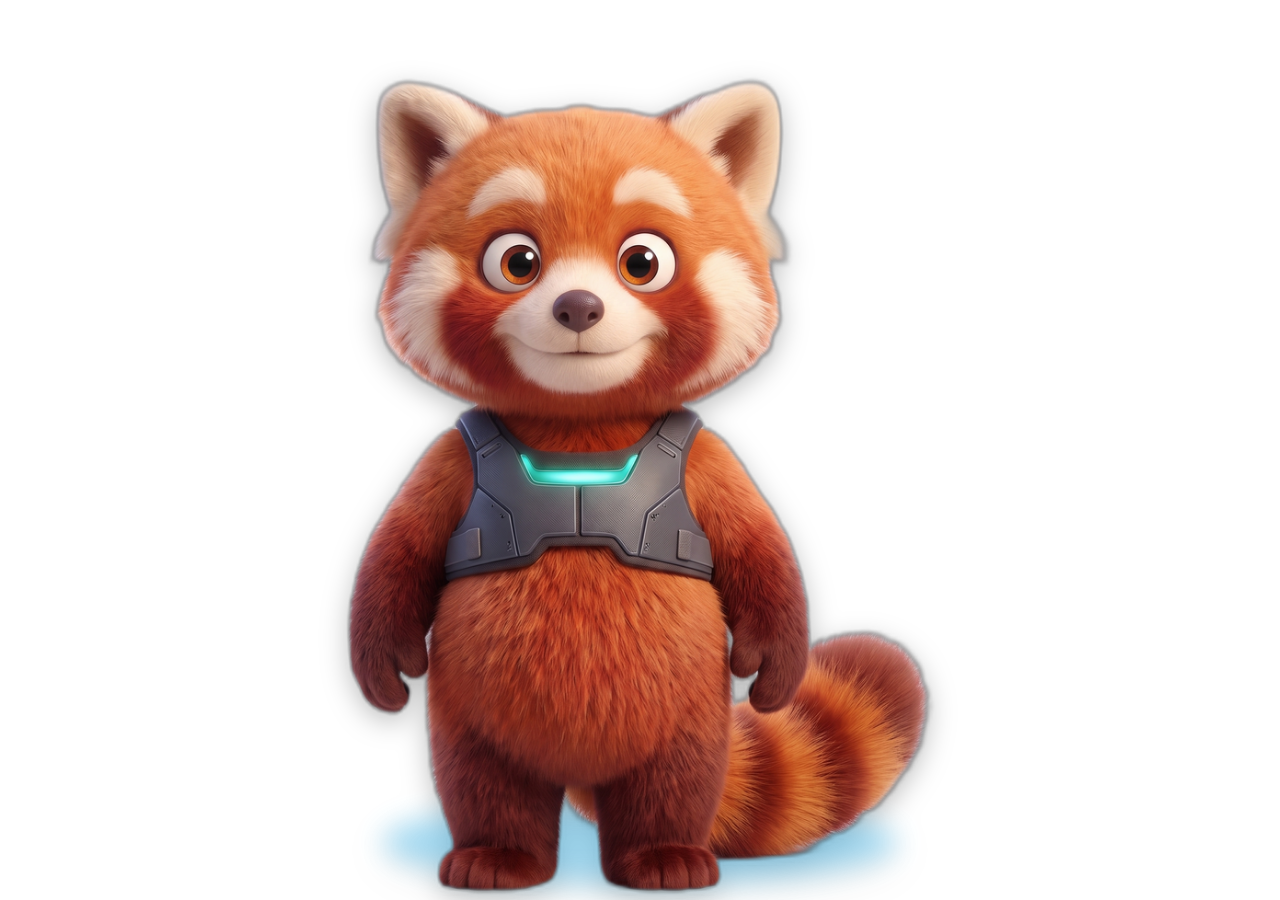
==== otto/server/web/character.html @ ddfb0d27 "[Character] 2D animated character renderer + character-pack framework (default: Orrin red panda) Fir" ====
<!doctype html>
<html lang="en">
<head>
<meta charset="utf-8">
<meta name="viewport" content="width=device-width, initial-scale=1, viewport-fit=cover">
<title>Orrin</title>
<style>
  :root { color-scheme: light dark; }
  html, body { margin: 0; height: 100%; background: transparent; overflow: hidden;
    -webkit-user-select: none; user-select: none; }
  /* The whole surface is click-through except the character (set by the host panel). */
  #stage { position: fixed; inset: 0; display: flex; align-items: flex-end;
    justify-content: center; }
  #char { position: relative; height: 92%; aspect-ratio: 1 / 1; display: flex;
    align-items: flex-end; justify-content: center; filter: drop-shadow(0 8px 14px rgba(0,0,0,.28));
    animation: bob 4.2s ease-in-out infinite; transform-origin: 50% 100%; }
  #char.speaking { animation: bob 3s ease-in-out infinite; }
  #char.listening { animation: bob 2.4s ease-in-out infinite; }
  #char img { position: absolute; bottom: 0; left: 50%; transform: translateX(-50%);
    height: 100%; width: auto; opacity: 0; transition: opacity .12s linear;
    image-rendering: -webkit-optimize-contrast; }
  #char img.on { opacity: 1; }
  @keyframes bob { 0%,100% { transform: translateY(0) } 50% { transform: translateY(-2.2%) } }
  @media (prefers-reduced-motion: reduce) { #char { animation: none !important; } }
  /* Tap ripple + a soft glow that tints by state. */
  #halo { position: absolute; bottom: 2%; left: 50%; transform: translateX(-50%);
    width: 62%; height: 10%; border-radius: 50%; filter: blur(14px); opacity: .5;
    background: var(--glow, #38bdf8); transition: background .3s, opacity .3s; }
  /* Demo controls (only with ?demo=1) */
  #demo { position: fixed; top: 8px; left: 8px; display: none; gap: 6px; flex-wrap: wrap;
    font: 12px/1.4 -apple-system, system-ui, sans-serif; }
  #demo.on { display: flex; }
  #demo button { padding: 4px 8px; border-radius: 8px; border: 1px solid #8888;
    background: #fff8; cursor: pointer; }
</style>
</head>
<body>
  <div id="demo">
    <button data-s="idle">idle</button>
    <button data-s="listening">listening</button>
    <button data-s="thinking">thinking</button>
    <button data-s="speaking">speaking</button>
    <button data-s="signed_out">signed_out</button>
  </div>
  <div id="stage"><div id="char"><div id="halo"></div></div></div>
<script>
(() => {
  const params = new URLSearchParams(location.search);
  const pack = params.get("pack") || "orrin";
  const charEl = document.getElementById("char");
  const haloEl = document.getElementById("halo");
  const GLOW = { idle:"#38bdf8", listening:"#22c55e", thinking:"#f59e0b",
                 working:"#f59e0b", speaking:"#a78bfa", signed_out:"#ef4444" };

  const imgs = {};                 // key -> <img>
  let manifest = null, state = "idle", blinkTimer = null, mouthTimer = null;

  function ensureImg(file) {
    if (imgs[file]) return imgs[file];
    const im = new Image();
    im.src = `characters/${pack}/${file}`;
    charEl.appendChild(im);
    imgs[file] = im;
    return im;
  }
  function show(file) {
    const target = imgs[file];
    if (!target) return;
    for (const k in imgs) imgs[k].classList.toggle("on", imgs[k] === target);
  }
  function stopTimers() {
    if (blinkTimer) { clearTimeout(blinkTimer); blinkTimer = null; }
    if (mouthTimer) { clearInterval(mouthTimer); mouthTimer = null; }
  }
  function frameFor(s) { return (manifest.states && manifest.states[s]) || manifest.states.idle; }

  function scheduleBlink() {
    const base = frameFor(state);
    const blink = manifest.blink;
    const next = 2200 + Math.random() * 3800;
    blinkTimer = setTimeout(() => {
      if (state === "speaking" || !blink) { scheduleBlink(); return; }
      show(blink);
      setTimeout(() => { if (state !== "speaking") show(base); scheduleBlink(); }, 130);
    }, next);
  }

  function setState(s) {
    s = (s || "idle");
    if (s.startsWith("error")) s = "signed_out";
    if (!manifest.states[s]) s = (s === "starting") ? "idle" : (manifest.states[s] ? s : "idle");
    state = s;
    stopTimers();
    charEl.className = (s === "speaking" || s === "listening") ? s : "";
    haloEl.style.setProperty("--glow", GLOW[s] || GLOW.idle);
    haloEl.style.opacity = s === "idle" ? ".4" : ".7";
    if (s === "speaking" && manifest.mouth) {
      let open = false;
      show(manifest.mouth.closed);
      mouthTimer = setInterval(() => {   // lip flap (approx; replace with amplitude later)
        open = !open;
        show(open ? manifest.mouth.open : manifest.mouth.closed);
      }, 150);
    } else {
      show(frameFor(s));
      scheduleBlink();
    }
  }
  window.orrinSetState = setState;   // host/demo hook

  async function boot() {
    manifest = await fetch(`characters/${pack}/character.json`).then(r => r.json());
    // Preload every frame the manifest can show.
    const files = new Set(Object.values(manifest.states || {}));
    if (manifest.blink) files.add(manifest.blink);
    if (manifest.mouth) { files.add(manifest.mouth.closed); files.add(manifest.mouth.open); }
    files.forEach(ensureImg);
    setState("idle");
    connect();
    if (params.has("demo")) {
      const d = document.getElementById("demo"); d.classList.add("on");
      d.addEventListener("click", e => { const s = e.target.dataset.s; if (s) setState(s); });
    }
  }

  function connect() {
    let ws;
    try { ws = new WebSocket(`ws://${location.host}/ws`); } catch { return; }
    ws.onmessage = (e) => {
      let ev; try { ev = JSON.parse(e.data); } catch { return; }
      if (ev.type === "status") setState(ev.state);
      else if (ev.type === "auth" && ev.signed_out) setState("signed_out");
    };
    ws.onclose = () => setTimeout(connect, 2000);   // reconnect if the backend restarts
  }

  boot();
})();
</script>
</body>
</html>
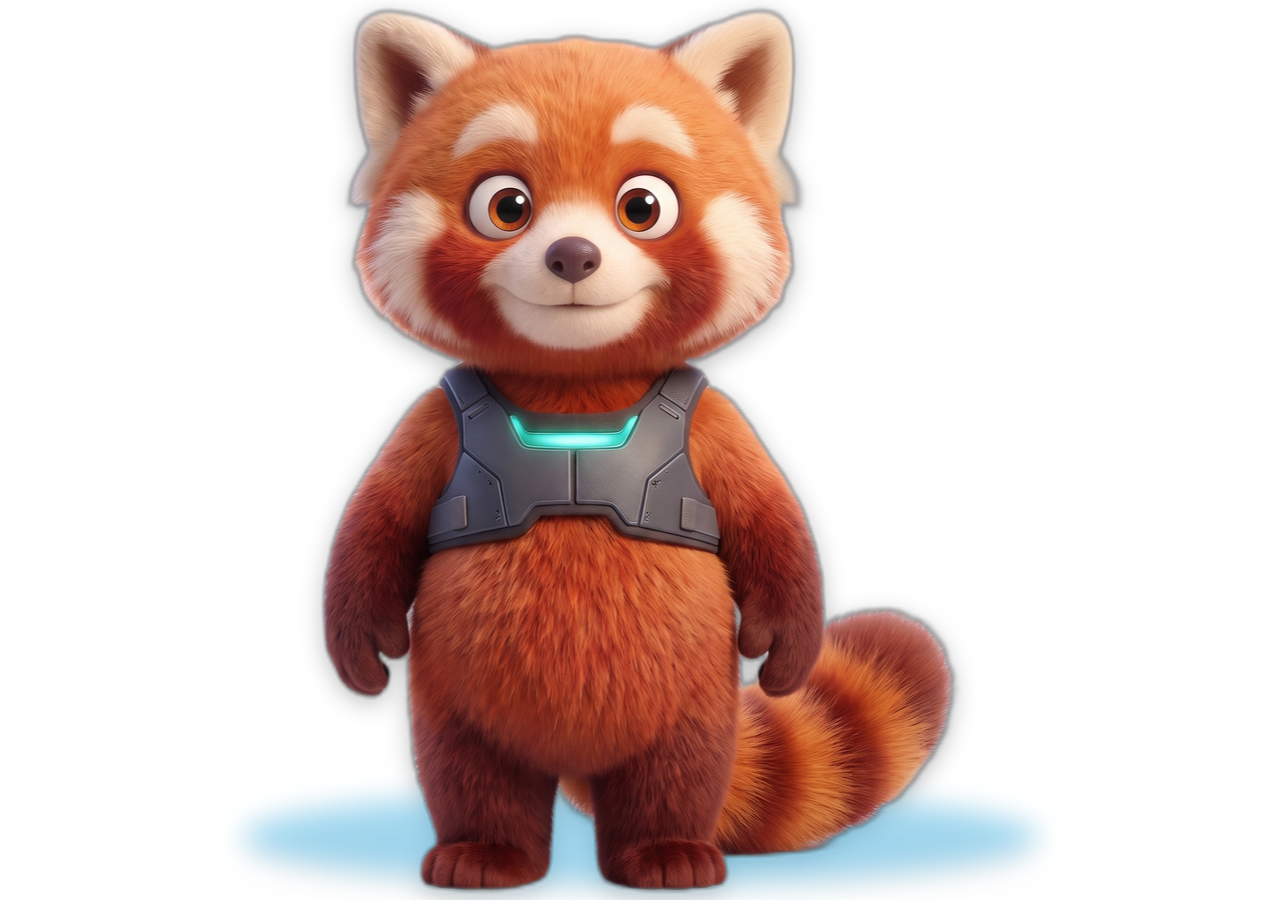
==== commit 0e9c944a: "[Character] Fix floating panel: click-through, transparent, smaller, repositionable, no clipping Rep" ====
--- a/otto/server/web/character.html
+++ b/otto/server/web/character.html
@@ -11,14 +11,24 @@
   /* The whole surface is click-through except the character (set by the host panel). */
   #stage { position: fixed; inset: 0; display: flex; align-items: flex-end;
     justify-content: center; }
-  #char { position: relative; height: 92%; aspect-ratio: 1 / 1; display: flex;
-    align-items: flex-end; justify-content: center; filter: drop-shadow(0 8px 14px rgba(0,0,0,.28));
+  #char { position: relative; width: 100%; height: 100%; display: flex;
+    align-items: flex-end; justify-content: center; filter: drop-shadow(0 6px 12px rgba(0,0,0,.28));
     animation: bob 4.2s ease-in-out infinite; transform-origin: 50% 100%; }
   #char.speaking { animation: bob 3s ease-in-out infinite; }
   #char.listening { animation: bob 2.4s ease-in-out infinite; }
+  #char.sleeping { animation: bob 6s ease-in-out infinite; }   /* slow, calm breathing */
+  /* "Zzz" while napping (watch mode) */
+  #zzz { position: absolute; top: 6%; left: 62%; font: 700 22px/1 -apple-system, system-ui, sans-serif;
+    color: #cbd5e1; opacity: 0; pointer-events: none; }
+  #zzz.on { opacity: 1; }
+  #zzz span { display: inline-block; opacity: 0; animation: zfloat 3s ease-in-out infinite; }
+  #zzz span:nth-child(2) { animation-delay: .6s; font-size: .8em; }
+  #zzz span:nth-child(3) { animation-delay: 1.2s; font-size: .64em; }
+  @keyframes zfloat { 0% { opacity: 0; transform: translate(0, 6px) } 30% { opacity: .9 }
+    100% { opacity: 0; transform: translate(10px, -22px) } }
   #char img { position: absolute; bottom: 0; left: 50%; transform: translateX(-50%);
-    height: 100%; width: auto; opacity: 0; transition: opacity .12s linear;
-    image-rendering: -webkit-optimize-contrast; }
+    max-height: 100%; max-width: 100%; width: auto; height: auto; opacity: 0;
+    transition: opacity .12s linear; image-rendering: -webkit-optimize-contrast; }
   #char img.on { opacity: 1; }
   @keyframes bob { 0%,100% { transform: translateY(0) } 50% { transform: translateY(-2.2%) } }
   @media (prefers-reduced-motion: reduce) { #char { animation: none !important; } }
@@ -40,9 +50,11 @@
     <button data-s="listening">listening</button>
     <button data-s="thinking">thinking</button>
     <button data-s="speaking">speaking</button>
+    <button data-s="sleeping">sleeping</button>
     <button data-s="signed_out">signed_out</button>
   </div>
-  <div id="stage"><div id="char"><div id="halo"></div></div></div>
+  <div id="stage"><div id="char"><div id="halo"></div>
+    <div id="zzz"><span>z</span><span>z</span><span>z</span></div></div></div>
 <script>
 (() => {
   const params = new URLSearchParams(location.search);
@@ -50,7 +62,8 @@
   const charEl = document.getElementById("char");
   const haloEl = document.getElementById("halo");
   const GLOW = { idle:"#38bdf8", listening:"#22c55e", thinking:"#f59e0b",
-                 working:"#f59e0b", speaking:"#a78bfa", signed_out:"#ef4444" };
+                 working:"#f59e0b", speaking:"#a78bfa", signed_out:"#ef4444", sleeping:"#64748b" };
+  const zzzEl = document.getElementById("zzz");
 
   const imgs = {};                 // key -> <img>
   let manifest = null, state = "idle", blinkTimer = null, mouthTimer = null;
@@ -91,9 +104,10 @@
     if (!manifest.states[s]) s = (s === "starting") ? "idle" : (manifest.states[s] ? s : "idle");
     state = s;
     stopTimers();
-    charEl.className = (s === "speaking" || s === "listening") ? s : "";
+    charEl.className = ["speaking", "listening", "sleeping"].includes(s) ? s : "";
+    zzzEl.classList.toggle("on", s === "sleeping");
     haloEl.style.setProperty("--glow", GLOW[s] || GLOW.idle);
-    haloEl.style.opacity = s === "idle" ? ".4" : ".7";
+    haloEl.style.opacity = s === "idle" ? ".4" : (s === "sleeping" ? ".2" : ".7");
     if (s === "speaking" && manifest.mouth) {
       let open = false;
       show(manifest.mouth.closed);
@@ -103,13 +117,14 @@
       }, 150);
     } else {
       show(frameFor(s));
-      scheduleBlink();
+      if (s !== "sleeping") scheduleBlink();   // asleep = eyes already closed, no blink
     }
   }
   window.orrinSetState = setState;   // host/demo hook
 
   async function boot() {
-    manifest = await fetch(`characters/${pack}/character.json`).then(r => r.json());
+    manifest = await fetch(`characters/${pack}/character.json`,
+                           { cache: "no-store" }).then(r => r.json());
     // Preload every frame the manifest can show.
     const files = new Set(Object.values(manifest.states || {}));
     if (manifest.blink) files.add(manifest.blink);
